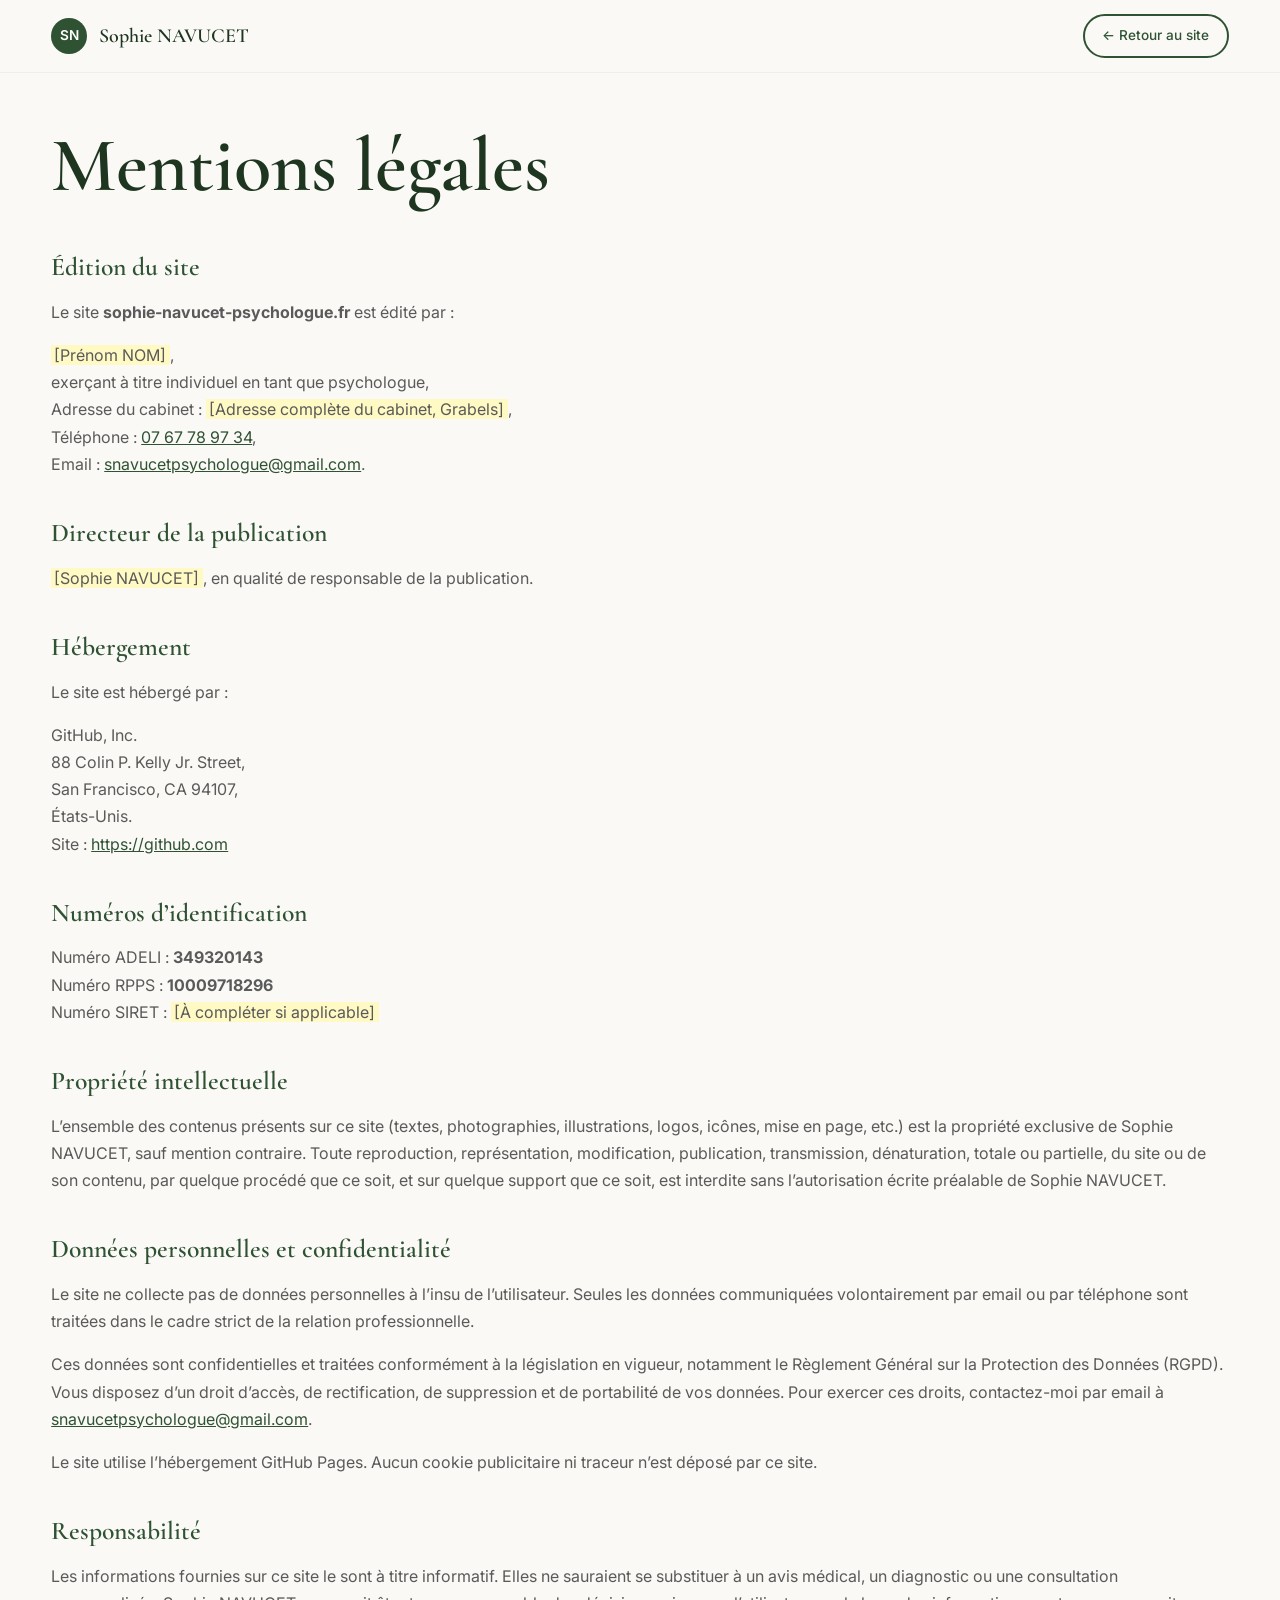
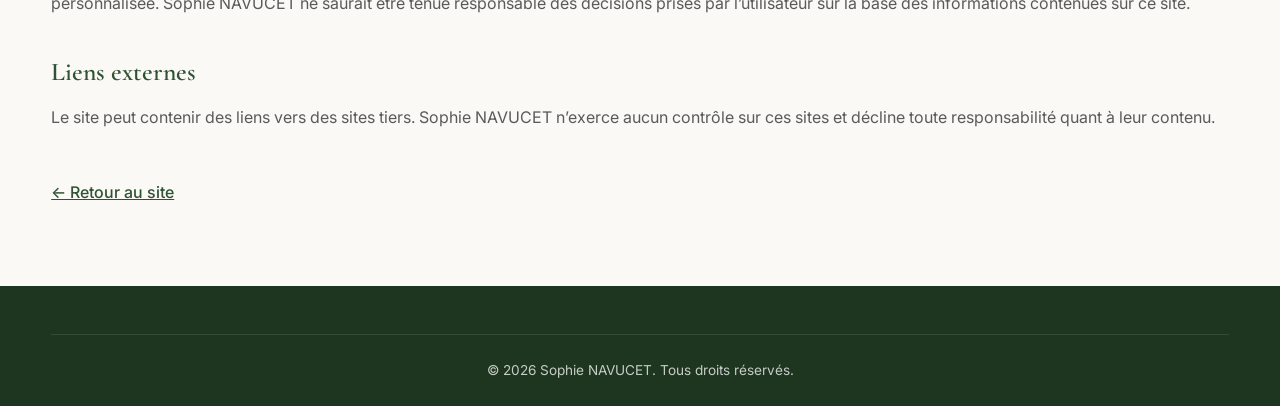
==== mentions-legales.html @ e11c33b3 "Initial commit : site vitrine Sophie NAVUCET" ====
<!DOCTYPE html>
<html lang="fr">
<head>
  <meta charset="UTF-8">
  <meta name="viewport" content="width=device-width, initial-scale=1.0">
  <title>Mentions légales – Sophie NAVUCET</title>
  <meta name="description" content="Mentions légales du site de Sophie NAVUCET, psychologue spécialisée en neuropsychologie et psychothérapeute TCC(E).">
  <link rel="icon" type="image/png" sizes="32x32" href="assets/images/favicon-32.png">
  <link rel="apple-touch-icon" sizes="180x180" href="assets/images/favicon-180.png">
  <link rel="preconnect" href="https://fonts.googleapis.com">
  <link rel="preconnect" href="https://fonts.gstatic.com" crossorigin>
  <link href="https://fonts.googleapis.com/css2?family=Cormorant+Garamond:ital,wght@0,400;0,600;1,400&family=Inter:wght@300;400;500;600&display=swap" rel="stylesheet">
  <link rel="stylesheet" href="style.css">
  <style>
    .legal-page {
      padding-top: calc(var(--header-height) + 3rem);
      padding-bottom: 4rem;
      min-height: 100svh;
    }
    .legal-page h1 {
      margin-bottom: 2rem;
    }
    .legal-page h2 {
      font-size: 1.6rem;
      margin-top: 2.5rem;
      color: var(--color-primary);
    }
    .legal-page p {
      margin-bottom: 1rem;
      color: var(--color-text-light);
    }
    .legal-page a {
      text-decoration: underline;
    }
    .legal-page .highlight {
      background: #fff9c4;
      padding: 0 0.2rem;
    }
    .legal-page .back {
      display: inline-block;
      margin-top: 2rem;
      font-weight: 500;
    }
  </style>
</head>
<body>
  <header class="site-header">
    <nav class="nav" aria-label="Navigation principale">
      <div class="nav__brand">
        <a href="index.html#accueil" class="nav__logo">
          <span class="nav__logo-mark">SN</span>
          <span class="nav__logo-text">Sophie NAVUCET</span>
        </a>
      </div>
      <a href="index.html" class="btn btn--small btn--ghost">← Retour au site</a>
    </nav>
  </header>

  <main class="legal-page">
    <div class="container">
      <h1>Mentions légales</h1>

      <h2>Édition du site</h2>
      <p>Le site <strong>sophie-navucet-psychologue.fr</strong> est édité par :</p>
      <p>
        <span class="highlight">[Prénom NOM]</span>,<br>
        exerçant à titre individuel en tant que psychologue,<br>
        Adresse du cabinet : <span class="highlight">[Adresse complète du cabinet, Grabels]</span>,<br>
        Téléphone : <a href="tel:+33767789734">07 67 78 97 34</a>,<br>
        Email : <a href="mailto:snavucetpsychologue@gmail.com">snavucetpsychologue@gmail.com</a>.
      </p>

      <h2>Directeur de la publication</h2>
      <p><span class="highlight">[Sophie NAVUCET]</span>, en qualité de responsable de la publication.</p>

      <h2>Hébergement</h2>
      <p>Le site est hébergé par :</p>
      <p>
        GitHub, Inc.<br>
        88 Colin P. Kelly Jr. Street,<br>
        San Francisco, CA 94107,<br>
        États-Unis.<br>
        Site : <a href="https://github.com" target="_blank" rel="noopener noreferrer">https://github.com</a>
      </p>

      <h2>Numéros d’identification</h2>
      <p>
        Numéro ADELI : <strong>349320143</strong><br>
        Numéro RPPS : <strong>10009718296</strong><br>
        Numéro SIRET : <span class="highlight">[À compléter si applicable]</span>
      </p>

      <h2>Propriété intellectuelle</h2>
      <p>L’ensemble des contenus présents sur ce site (textes, photographies, illustrations, logos, icônes, mise en page, etc.) est la propriété exclusive de Sophie NAVUCET, sauf mention contraire. Toute reproduction, représentation, modification, publication, transmission, dénaturation, totale ou partielle, du site ou de son contenu, par quelque procédé que ce soit, et sur quelque support que ce soit, est interdite sans l’autorisation écrite préalable de Sophie NAVUCET.</p>

      <h2>Données personnelles et confidentialité</h2>
      <p>Le site ne collecte pas de données personnelles à l’insu de l’utilisateur. Seules les données communiquées volontairement par email ou par téléphone sont traitées dans le cadre strict de la relation professionnelle.</p>
      <p>Ces données sont confidentielles et traitées conformément à la législation en vigueur, notamment le Règlement Général sur la Protection des Données (RGPD). Vous disposez d’un droit d’accès, de rectification, de suppression et de portabilité de vos données. Pour exercer ces droits, contactez-moi par email à <a href="mailto:snavucetpsychologue@gmail.com">snavucetpsychologue@gmail.com</a>.</p>
      <p>Le site utilise l’hébergement GitHub Pages. Aucun cookie publicitaire ni traceur n’est déposé par ce site.</p>

      <h2>Responsabilité</h2>
      <p>Les informations fournies sur ce site le sont à titre informatif. Elles ne sauraient se substituer à un avis médical, un diagnostic ou une consultation personnalisée. Sophie NAVUCET ne saurait être tenue responsable des décisions prises par l’utilisateur sur la base des informations contenues sur ce site.</p>

      <h2>Liens externes</h2>
      <p>Le site peut contenir des liens vers des sites tiers. Sophie NAVUCET n’exerce aucun contrôle sur ces sites et décline toute responsabilité quant à leur contenu.</p>

      <p><a href="index.html" class="back">← Retour au site</a></p>
    </div>
  </main>

  <footer class="site-footer">
    <div class="container">
      <p class="footer__copy">© <span id="year">2026</span> Sophie NAVUCET. Tous droits réservés.</p>
    </div>
  </footer>
</body>
</html>
---- style.css ----
:root {
  --color-primary: #2f5233;
  --color-primary-dark: #1e361f;
  --color-primary-light: #4a7c50;
  --color-accent: #38761d;
  --color-accent-soft: #eaf4e7;
  --color-sand: #f7f5f0;
  --color-cream: #faf9f6;
  --color-text: #2c2c2c;
  --color-text-light: #5a5a5a;
  --color-white: #ffffff;
  --color-overlay: rgba(31, 48, 34, 0.55);

  --font-display: 'Cormorant Garamond', Georgia, serif;
  --font-body: 'Inter', system-ui, -apple-system, BlinkMacSystemFont, 'Segoe UI', sans-serif;

  --radius-sm: 0.5rem;
  --radius-md: 1rem;
  --radius-lg: 1.5rem;
  --shadow-sm: 0 2px 8px rgba(0,0,0,0.06);
  --shadow-md: 0 8px 30px rgba(0,0,0,0.08);
  --shadow-lg: 0 16px 50px rgba(0,0,0,0.12);

  --header-height: 4.5rem;
  --transition: 0.25s ease;
}

* {
  box-sizing: border-box;
}

html {
  scroll-behavior: smooth;
}

body {
  margin: 0;
  font-family: var(--font-body);
  font-size: 1rem;
  line-height: 1.7;
  color: var(--color-text);
  background: var(--color-cream);
  -webkit-font-smoothing: antialiased;
}

h1, h2, h3, h4 {
  font-family: var(--font-display);
  font-weight: 600;
  line-height: 1.2;
  margin: 0 0 1rem;
  color: var(--color-primary-dark);
}

h1 {
  font-size: clamp(2.6rem, 7vw, 4.8rem);
}

h2 {
  font-size: clamp(2rem, 5vw, 3.2rem);
}

h3 {
  font-size: clamp(1.35rem, 3vw, 1.8rem);
}

p {
  margin: 0 0 1rem;
}

a {
  color: var(--color-primary);
  text-decoration: none;
  transition: color var(--transition);
}

a:hover {
  color: var(--color-accent);
}

img {
  max-width: 100%;
  height: auto;
  display: block;
}

ul, ol {
  margin: 0 0 1rem;
  padding-left: 1.25rem;
}

li {
  margin-bottom: 0.4rem;
}

.skip-link {
  position: absolute;
  top: -3rem;
  left: 1rem;
  background: var(--color-primary);
  color: var(--color-white);
  padding: 0.5rem 1rem;
  border-radius: var(--radius-sm);
  z-index: 200;
  transition: top 0.2s;
}

.skip-link:focus {
  top: 1rem;
}

.container {
  width: min(1200px, 92%);
  margin: 0 auto;
}

.section {
  padding: 5rem 0;
}

.section--alt {
  background: var(--color-sand);
}

.section__header {
  text-align: center;
  margin-bottom: 3rem;
}

.section__eyebrow {
  display: inline-block;
  text-transform: uppercase;
  letter-spacing: 0.12em;
  font-size: 0.8rem;
  font-weight: 600;
  color: var(--color-primary-light);
  margin-bottom: 0.75rem;
}

.section h2 {
  margin-bottom: 0.5rem;
}

.btn {
  display: inline-flex;
  align-items: center;
  justify-content: center;
  gap: 0.5rem;
  padding: 0.9rem 1.8rem;
  border-radius: 999px;
  font-weight: 500;
  font-size: 0.95rem;
  transition: transform var(--transition), box-shadow var(--transition), background var(--transition), color var(--transition);
  border: 2px solid transparent;
  cursor: pointer;
}

.btn:hover {
  transform: translateY(-2px);
}

.btn--primary {
  background: var(--color-primary);
  color: var(--color-white);
  box-shadow: var(--shadow-sm);
}

.btn--primary:hover {
  background: var(--color-primary-dark);
  color: var(--color-white);
  box-shadow: var(--shadow-md);
}

.btn--ghost {
  background: transparent;
  color: var(--color-primary);
  border-color: currentColor;
}

.btn--ghost:hover {
  background: var(--color-primary);
  color: var(--color-white);
  border-color: var(--color-primary);
}

.btn--small {
  padding: 0.55rem 1.1rem;
  font-size: 0.85rem;
}

/* Header */
.site-header {
  position: fixed;
  top: 0;
  left: 0;
  width: 100%;
  z-index: 100;
  background: rgba(250, 249, 246, 0.92);
  backdrop-filter: blur(12px);
  border-bottom: 1px solid rgba(0,0,0,0.04);
  transition: box-shadow var(--transition);
}

.site-header.is-scrolled {
  box-shadow: var(--shadow-sm);
}

.nav {
  display: flex;
  align-items: center;
  justify-content: space-between;
  height: var(--header-height);
  width: min(1200px, 92%);
  margin: 0 auto;
}

.nav__logo {
  display: inline-flex;
  align-items: center;
  gap: 0.75rem;
  font-family: var(--font-display);
  font-size: 1.25rem;
  font-weight: 600;
  color: var(--color-primary-dark);
}

.nav__logo-mark {
  width: 2.25rem;
  height: 2.25rem;
  display: grid;
  place-items: center;
  border-radius: 50%;
  background: var(--color-primary);
  color: var(--color-white);
  font-size: 0.85rem;
  font-family: var(--font-body);
  font-weight: 600;
}

.nav__menu {
  display: flex;
  gap: 2rem;
  list-style: none;
  padding: 0;
  margin: 0;
}

.nav__menu a {
  position: relative;
  font-size: 0.92rem;
  font-weight: 500;
  color: var(--color-text);
  padding: 0.25rem 0;
}

.nav__menu a::after {
  content: '';
  position: absolute;
  left: 0;
  bottom: 0;
  width: 0;
  height: 2px;
  background: var(--color-accent);
  transition: width var(--transition);
  border-radius: 2px;
}

.nav__menu a:hover::after,
.nav__menu a[aria-current="page"]::after {
  width: 100%;
}

.nav__toggle {
  display: none;
  flex-direction: column;
  justify-content: center;
  gap: 5px;
  width: 2.5rem;
  height: 2.5rem;
  background: transparent;
  border: none;
  cursor: pointer;
  padding: 0;
}

.nav__toggle span {
  display: block;
  width: 1.6rem;
  height: 2px;
  background: var(--color-primary-dark);
  border-radius: 2px;
  transition: transform var(--transition), opacity var(--transition);
}

.nav__toggle[aria-expanded="true"] span:nth-child(1) {
  transform: translateY(7px) rotate(45deg);
}

.nav__toggle[aria-expanded="true"] span:nth-child(2) {
  opacity: 0;
}

.nav__toggle[aria-expanded="true"] span:nth-child(3) {
  transform: translateY(-7px) rotate(-45deg);
}

/* Hero */
.hero {
  position: relative;
  min-height: 100svh;
  display: flex;
  align-items: center;
  justify-content: center;
  padding: calc(var(--header-height) + 2rem) 0 4rem;
  overflow: hidden;
}

.hero__bg,
.hero__bg img,
.contact__bg,
.contact__bg img {
  position: absolute;
  inset: 0;
  width: 100%;
  height: 100%;
  object-fit: cover;
}

.hero__overlay,
.contact__overlay {
  position: absolute;
  inset: 0;
  background: linear-gradient(135deg, rgba(250,249,246,0.92) 0%, rgba(250,249,246,0.75) 55%, rgba(250,249,246,0.4) 100%);
}

.hero__content {
  position: relative;
  z-index: 2;
  width: min(1100px, 90%);
  display: grid;
  grid-template-columns: 320px 1fr;
  gap: 4rem;
  align-items: center;
}

.hero__portrait {
  position: relative;
  border-radius: var(--radius-lg);
  overflow: hidden;
  box-shadow: var(--shadow-lg);
  transform: rotate(-2deg);
}

.hero__portrait::before {
  content: '';
  position: absolute;
  inset: -1rem;
  border: 2px solid var(--color-primary-light);
  border-radius: var(--radius-lg);
  z-index: -1;
  opacity: 0.35;
}

.hero__portrait img {
  width: 100%;
  aspect-ratio: 3/4;
  object-fit: cover;
}

.hero__subtitle {
  text-transform: uppercase;
  letter-spacing: 0.15em;
  font-size: 0.85rem;
  font-weight: 600;
  color: var(--color-primary-light);
  margin-bottom: 0.75rem;
}

.hero__tagline {
  font-family: var(--font-display);
  font-size: clamp(1.4rem, 3vw, 2rem);
  color: var(--color-primary);
  margin-bottom: 1.5rem;
  line-height: 1.3;
}

.hero__intro {
  font-size: 1.05rem;
  color: var(--color-text-light);
  max-width: 55ch;
  margin-bottom: 2rem;
}

.hero__intro p {
  display: none;
}

.hero__intro p:first-of-type {
  display: block;
}

.hero__actions {
  display: flex;
  flex-wrap: wrap;
  gap: 1rem;
}

.scroll-indicator {
  position: absolute;
  bottom: 2rem;
  left: 50%;
  transform: translateX(-50%);
  width: 1.6rem;
  height: 2.4rem;
  border: 2px solid var(--color-primary);
  border-radius: 999px;
  display: grid;
  place-items: start center;
  padding-top: 0.45rem;
  opacity: 0.6;
}

.scroll-indicator span {
  display: block;
  width: 4px;
  height: 8px;
  background: var(--color-primary);
  border-radius: 999px;
  animation: scrollBounce 1.8s infinite;
}

@keyframes scrollBounce {
  0%, 100% { transform: translateY(0); opacity: 1; }
  50% { transform: translateY(6px); opacity: 0.4; }
}

/* Content blocks generated from markdown */
.intro-card {
  max-width: 800px;
  margin: 0 auto;
  background: var(--color-white);
  padding: 2.5rem;
  border-radius: var(--radius-md);
  box-shadow: var(--shadow-md);
  border-left: 5px solid var(--color-accent);
  font-size: 1.05rem;
}

.about {
  display: grid;
  grid-template-columns: 1fr 2fr;
  gap: 4rem;
  align-items: start;
}

.about__image {
  position: sticky;
  top: calc(var(--header-height) + 2rem);
  border-radius: var(--radius-md);
  overflow: hidden;
  box-shadow: var(--shadow-md);
}

.about__image img {
  width: 100%;
  aspect-ratio: 4/5;
  object-fit: cover;
}

.about__content h3 {
  margin-top: 2rem;
  color: var(--color-primary);
}

.about__content h3:first-child {
  margin-top: 0;
}

/* Cards */
.cards {
  display: grid;
  grid-template-columns: repeat(auto-fit, minmax(300px, 1fr));
  gap: 1.5rem;
}

.card {
  background: var(--color-white);
  border-radius: var(--radius-md);
  padding: 2rem;
  box-shadow: var(--shadow-sm);
  border: 1px solid rgba(0,0,0,0.04);
  transition: transform var(--transition), box-shadow var(--transition);
}

.card:hover {
  transform: translateY(-4px);
  box-shadow: var(--shadow-md);
}

.card h3 {
  color: var(--color-primary);
  margin-bottom: 0.75rem;
  font-size: 1.35rem;
}

.card p,
.card ul,
.card ol {
  color: var(--color-text-light);
  font-size: 0.95rem;
  margin-bottom: 0.75rem;
}

.card ul,
.card ol {
  padding-left: 1.1rem;
}

/* Accordion */
.accordion {
  display: flex;
  flex-direction: column;
  gap: 0.75rem;
  max-width: 900px;
  margin: 0 auto;
}

.accordion__item {
  background: var(--color-white);
  border-radius: var(--radius-sm);
  box-shadow: var(--shadow-sm);
  border: 1px solid rgba(0,0,0,0.04);
  overflow: hidden;
}

.accordion__trigger {
  width: 100%;
  display: flex;
  justify-content: space-between;
  align-items: center;
  padding: 1.25rem 1.5rem;
  background: transparent;
  border: none;
  font-family: var(--font-display);
  font-size: 1.25rem;
  font-weight: 600;
  color: var(--color-primary-dark);
  text-align: left;
  cursor: pointer;
}

.accordion__trigger::after {
  content: '+';
  font-family: var(--font-body);
  font-size: 1.5rem;
  font-weight: 300;
  color: var(--color-accent);
  transition: transform var(--transition);
}

.accordion__item.is-open .accordion__trigger::after {
  transform: rotate(45deg);
}

.accordion__panel {
  max-height: 0;
  overflow: hidden;
  transition: max-height 0.35s ease, padding 0.35s ease;
}

.accordion__item.is-open .accordion__panel {
  max-height: 2000px;
  padding: 0 1.5rem 1.5rem;
}

.accordion__panel h4 {
  font-size: 1.1rem;
  color: var(--color-primary);
  margin-top: 1.25rem;
  margin-bottom: 0.5rem;
}

.accordion__panel h4:first-child {
  margin-top: 0;
}

.accordion__panel ol {
  padding-left: 1.25rem;
}

/* Pricing */
.pricing {
  display: grid;
  grid-template-columns: repeat(auto-fit, minmax(300px, 1fr));
  gap: 1.5rem;
}

.price-card {
  background: var(--color-white);
  border-radius: var(--radius-md);
  padding: 2rem;
  box-shadow: var(--shadow-sm);
  border-top: 4px solid var(--color-accent);
}

.price-card h3 {
  color: var(--color-primary);
  margin-bottom: 0.5rem;
}

.price-card .price {
  font-family: var(--font-display);
  font-size: 2rem;
  font-weight: 600;
  color: var(--color-accent);
  margin-bottom: 1rem;
}

.price-card p,
.price-card ul,
.price-card ol {
  color: var(--color-text-light);
  font-size: 0.95rem;
}

.price-card ul,
.price-card ol {
  padding-left: 1.1rem;
}

.price-card strong {
  color: var(--color-primary-dark);
}

/* Contact */
.section--contact {
  position: relative;
  color: var(--color-white);
  padding: 6rem 0;
}

.section--contact h2,
.section--contact .section__eyebrow {
  color: var(--color-white);
}

.contact__bg,
.contact__overlay {
  position: absolute;
  inset: 0;
}

.contact__overlay {
  background: linear-gradient(135deg, rgba(31, 48, 34, 0.82) 0%, rgba(31, 48, 34, 0.65) 100%);
}

.contact__grid {
  position: relative;
  z-index: 2;
  display: grid;
  grid-template-columns: repeat(auto-fit, minmax(260px, 1fr));
  gap: 1.5rem;
}

.contact__box {
  background: rgba(255,255,255,0.1);
  backdrop-filter: blur(10px);
  border: 1px solid rgba(255,255,255,0.15);
  border-radius: var(--radius-md);
  padding: 1.75rem;
}

.contact__box h3 {
  color: var(--color-white);
  font-size: 1.25rem;
  margin-bottom: 1rem;
}

.contact__box p,
.contact__box ul,
.contact__box ol {
  color: rgba(255,255,255,0.9);
  font-size: 0.95rem;
}

.contact__box a {
  color: var(--color-white);
  font-weight: 500;
  text-decoration: underline;
  text-underline-offset: 3px;
}

.contact__box a:hover {
  color: #d4e8cf;
}

.contact__box strong {
  color: var(--color-white);
}

/* Resources */
.resources {
  display: grid;
  grid-template-columns: repeat(auto-fit, minmax(260px, 1fr));
  gap: 2rem;
}

.resource-group {
  background: var(--color-white);
  border-radius: var(--radius-md);
  padding: 1.75rem;
  box-shadow: var(--shadow-sm);
}

.resource-group h3 {
  color: var(--color-primary);
  font-size: 1.25rem;
  margin-bottom: 1rem;
  padding-bottom: 0.5rem;
  border-bottom: 2px solid var(--color-accent-soft);
}

.resource-group h4 {
  font-size: 1rem;
  color: var(--color-primary-light);
  margin-top: 1.25rem;
  margin-bottom: 0.5rem;
}

.resource-group ul,
.resource-group ol {
  padding-left: 1rem;
  font-size: 0.95rem;
  color: var(--color-text-light);
}

.resource-group a {
  word-break: break-word;
}

/* Footer */
.site-footer {
  background: var(--color-primary-dark);
  color: rgba(255,255,255,0.75);
  padding: 3rem 0 1.5rem;
  font-size: 0.95rem;
}

.footer__content {
  display: flex;
  justify-content: space-between;
  align-items: flex-start;
  flex-wrap: wrap;
  gap: 1.5rem;
  margin-bottom: 2rem;
}

.footer__name {
  display: block;
  font-family: var(--font-display);
  font-size: 1.5rem;
  color: var(--color-white);
  margin-bottom: 0.25rem;
}

.footer__title {
  color: rgba(255,255,255,0.7);
  margin: 0;
}

.footer__links a {
  color: rgba(255,255,255,0.8);
}

.footer__links a:hover {
  color: var(--color-white);
}

.footer__copy {
  text-align: center;
  padding-top: 1.5rem;
  border-top: 1px solid rgba(255,255,255,0.1);
  margin: 0;
  font-size: 0.85rem;
}

/* Back to top */
.back-to-top {
  position: fixed;
  bottom: 1.5rem;
  right: 1.5rem;
  width: 3rem;
  height: 3rem;
  border-radius: 50%;
  background: var(--color-primary);
  color: var(--color-white);
  border: none;
  box-shadow: var(--shadow-md);
  cursor: pointer;
  display: grid;
  place-items: center;
  z-index: 90;
  transition: opacity var(--transition), transform var(--transition), background var(--transition);
}

.back-to-top:hover {
  background: var(--color-primary-dark);
  transform: translateY(-3px);
}

.back-to-top[hidden] {
  display: none;
}

/* Reveal animation */
.reveal {
  opacity: 0;
  transform: translateY(24px);
  transition: opacity 0.6s ease, transform 0.6s ease;
}

.reveal.is-visible {
  opacity: 1;
  transform: translateY(0);
}

/* Responsive */
@media (max-width: 900px) {
  .hero__content {
    grid-template-columns: 1fr;
    text-align: center;
    gap: 2.5rem;
  }

  .hero__portrait {
    max-width: 280px;
    margin: 0 auto;
  }

  .hero__intro {
    margin-left: auto;
    margin-right: auto;
  }

  .hero__actions {
    justify-content: center;
  }

  .about {
    grid-template-columns: 1fr;
    gap: 2rem;
  }

  .about__image {
    position: relative;
    top: 0;
    max-width: 400px;
    margin: 0 auto;
  }
}

@media (max-width: 768px) {
  .nav__toggle {
    display: flex;
  }

  .nav__menu {
    position: fixed;
    top: var(--header-height);
    left: 0;
    width: 100%;
    flex-direction: column;
    align-items: center;
    gap: 0;
    background: var(--color-cream);
    padding: 1rem 0;
    box-shadow: var(--shadow-md);
    transform: translateY(-120%);
    opacity: 0;
    pointer-events: none;
    transition: transform 0.35s ease, opacity 0.35s ease;
  }

  .nav__menu.is-open {
    transform: translateY(0);
    opacity: 1;
    pointer-events: auto;
  }

  .nav__menu li {
    width: 100%;
    text-align: center;
  }

  .nav__menu a {
    display: block;
    padding: 0.9rem 1rem;
  }

  .nav__cta {
    display: none;
  }

  .section {
    padding: 3.5rem 0;
  }

  .intro-card {
    padding: 1.75rem;
  }

  .cards,
  .pricing,
  .resources,
  .contact__grid {
    grid-template-columns: 1fr;
  }
}

@media (prefers-reduced-motion: reduce) {
  *, *::before, *::after {
    animation-duration: 0.01ms !important;
    animation-iteration-count: 1 !important;
    transition-duration: 0.01ms !important;
    scroll-behavior: auto !important;
  }

  .reveal {
    opacity: 1;
    transform: none;
  }
}
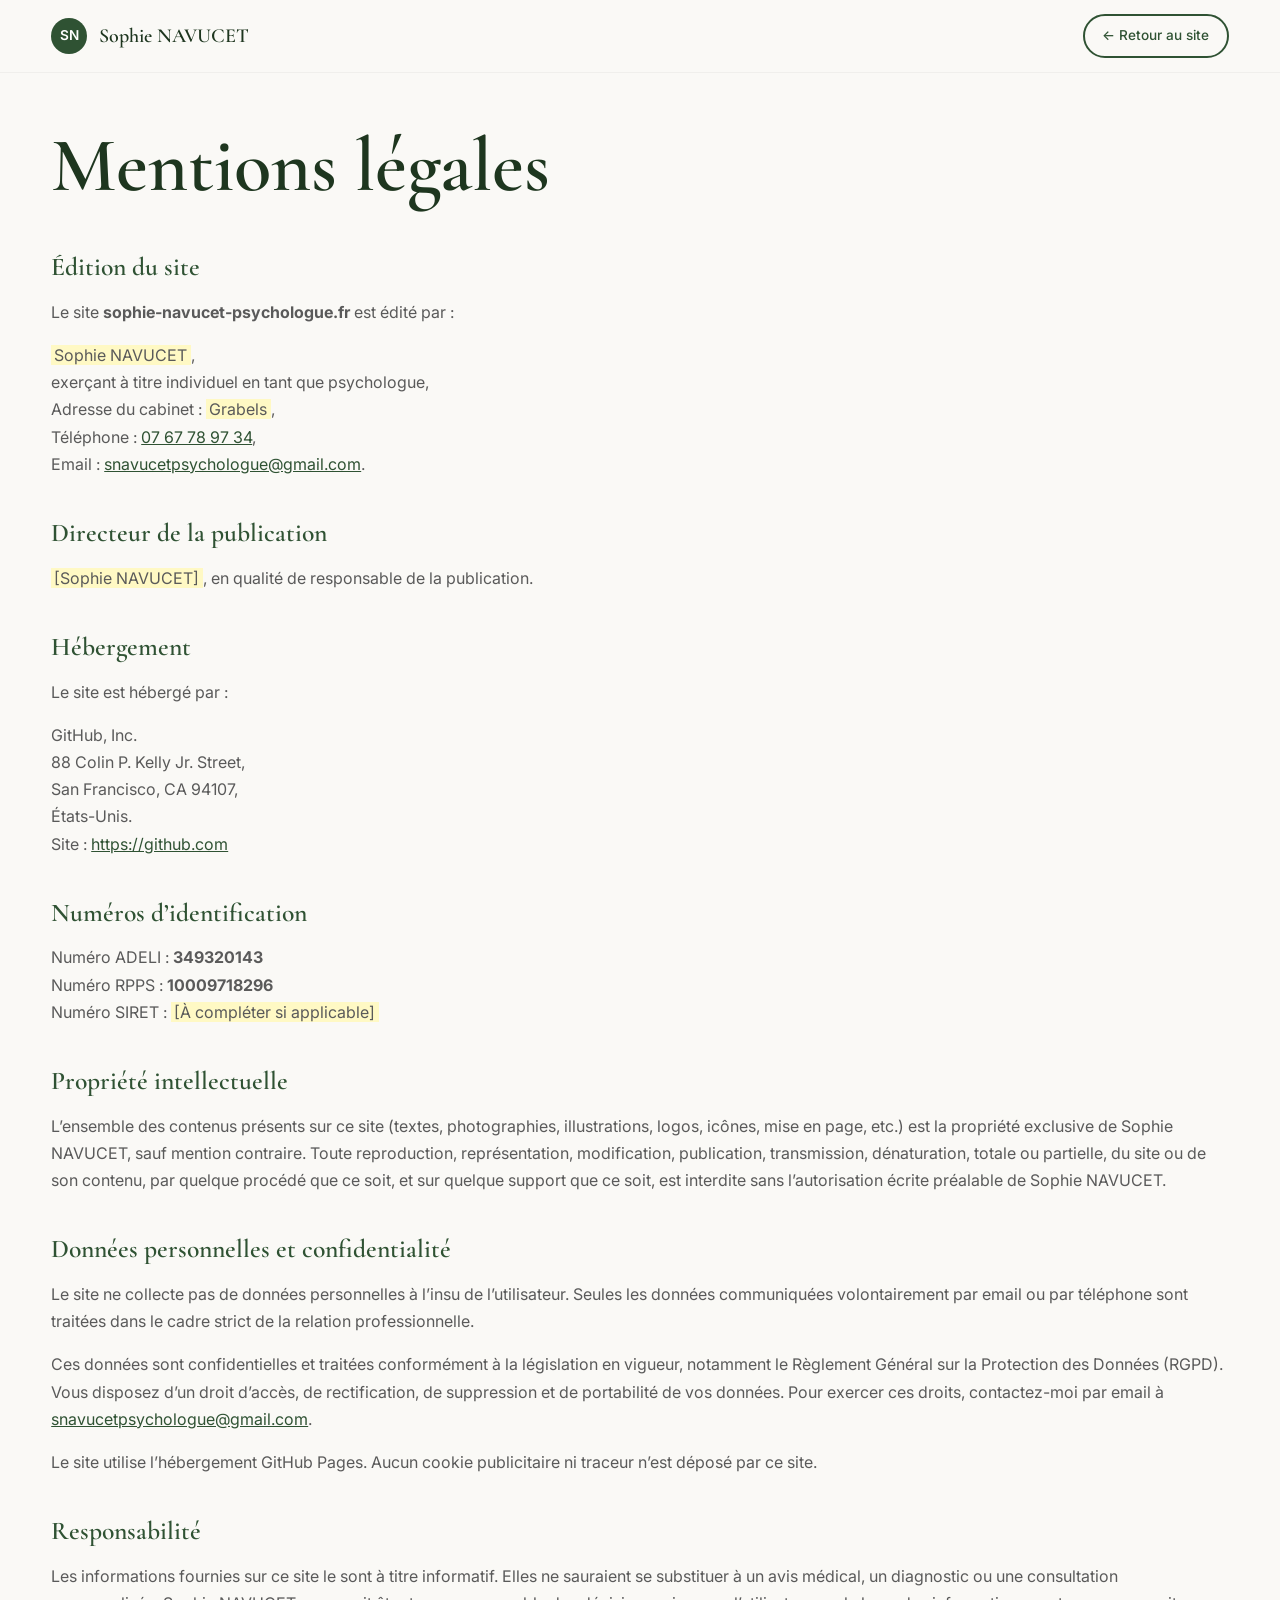
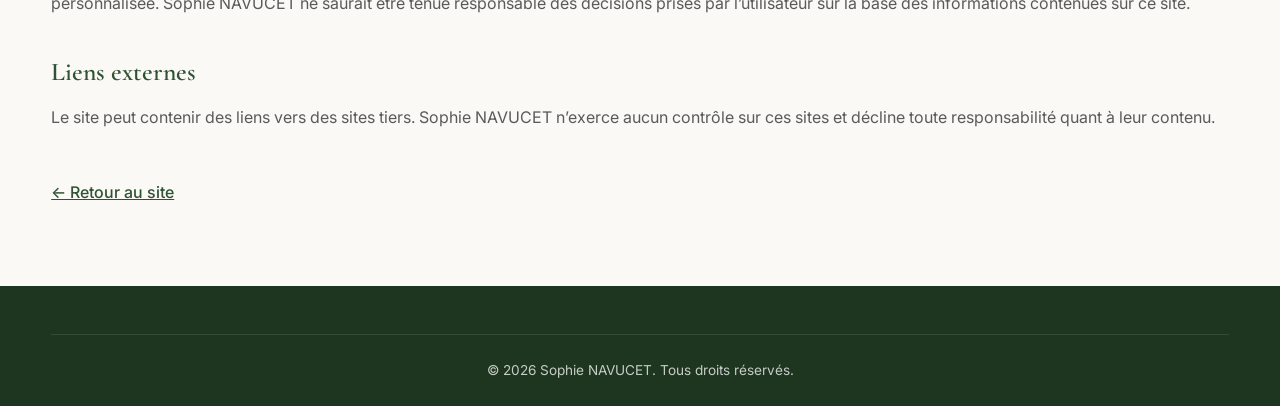
==== commit d04f5da3: "Update mentions-legales.html" ====
--- a/mentions-legales.html
+++ b/mentions-legales.html
@@ -1,117 +1,194 @@
-<!DOCTYPE html>
+<!doctype html>
 <html lang="fr">
-<head>
-  <meta charset="UTF-8">
-  <meta name="viewport" content="width=device-width, initial-scale=1.0">
-  <title>Mentions légales – Sophie NAVUCET</title>
-  <meta name="description" content="Mentions légales du site de Sophie NAVUCET, psychologue spécialisée en neuropsychologie et psychothérapeute TCC(E).">
-  <link rel="icon" type="image/png" sizes="32x32" href="assets/images/favicon-32.png">
-  <link rel="apple-touch-icon" sizes="180x180" href="assets/images/favicon-180.png">
-  <link rel="preconnect" href="https://fonts.googleapis.com">
-  <link rel="preconnect" href="https://fonts.gstatic.com" crossorigin>
-  <link href="https://fonts.googleapis.com/css2?family=Cormorant+Garamond:ital,wght@0,400;0,600;1,400&family=Inter:wght@300;400;500;600&display=swap" rel="stylesheet">
-  <link rel="stylesheet" href="style.css">
-  <style>
-    .legal-page {
-      padding-top: calc(var(--header-height) + 3rem);
-      padding-bottom: 4rem;
-      min-height: 100svh;
-    }
-    .legal-page h1 {
-      margin-bottom: 2rem;
-    }
-    .legal-page h2 {
-      font-size: 1.6rem;
-      margin-top: 2.5rem;
-      color: var(--color-primary);
-    }
-    .legal-page p {
-      margin-bottom: 1rem;
-      color: var(--color-text-light);
-    }
-    .legal-page a {
-      text-decoration: underline;
-    }
-    .legal-page .highlight {
-      background: #fff9c4;
-      padding: 0 0.2rem;
-    }
-    .legal-page .back {
-      display: inline-block;
-      margin-top: 2rem;
-      font-weight: 500;
-    }
-  </style>
-</head>
-<body>
-  <header class="site-header">
-    <nav class="nav" aria-label="Navigation principale">
-      <div class="nav__brand">
-        <a href="index.html#accueil" class="nav__logo">
-          <span class="nav__logo-mark">SN</span>
-          <span class="nav__logo-text">Sophie NAVUCET</span>
-        </a>
-      </div>
-      <a href="index.html" class="btn btn--small btn--ghost">← Retour au site</a>
-    </nav>
-  </header>
+	<head>
+		<meta charset="UTF-8" />
+		<meta name="viewport" content="width=device-width, initial-scale=1.0" />
+		<title>Mentions légales – Sophie NAVUCET</title>
+		<meta
+			name="description"
+			content="Mentions légales du site de Sophie NAVUCET, psychologue spécialisée en neuropsychologie et psychothérapeute TCC(E)."
+		/>
+		<link
+			rel="icon"
+			type="image/png"
+			sizes="32x32"
+			href="assets/images/favicon-32.png"
+		/>
+		<link
+			rel="apple-touch-icon"
+			sizes="180x180"
+			href="assets/images/favicon-180.png"
+		/>
+		<link rel="preconnect" href="https://fonts.googleapis.com" />
+		<link rel="preconnect" href="https://fonts.gstatic.com" crossorigin />
+		<link
+			href="https://fonts.googleapis.com/css2?family=Cormorant+Garamond:ital,wght@0,400;0,600;1,400&family=Inter:wght@300;400;500;600&display=swap"
+			rel="stylesheet"
+		/>
+		<link rel="stylesheet" href="style.css" />
+		<style>
+			.legal-page {
+				padding-top: calc(var(--header-height) + 3rem);
+				padding-bottom: 4rem;
+				min-height: 100svh;
+			}
+			.legal-page h1 {
+				margin-bottom: 2rem;
+			}
+			.legal-page h2 {
+				font-size: 1.6rem;
+				margin-top: 2.5rem;
+				color: var(--color-primary);
+			}
+			.legal-page p {
+				margin-bottom: 1rem;
+				color: var(--color-text-light);
+			}
+			.legal-page a {
+				text-decoration: underline;
+			}
+			.legal-page .highlight {
+				background: #fff9c4;
+				padding: 0 0.2rem;
+			}
+			.legal-page .back {
+				display: inline-block;
+				margin-top: 2rem;
+				font-weight: 500;
+			}
+		</style>
+	</head>
+	<body>
+		<header class="site-header">
+			<nav class="nav" aria-label="Navigation principale">
+				<div class="nav__brand">
+					<a href="index.html#accueil" class="nav__logo">
+						<span class="nav__logo-mark">SN</span>
+						<span class="nav__logo-text">Sophie NAVUCET</span>
+					</a>
+				</div>
+				<a href="index.html" class="btn btn--small btn--ghost"
+					>← Retour au site</a
+				>
+			</nav>
+		</header>
 
-  <main class="legal-page">
-    <div class="container">
-      <h1>Mentions légales</h1>
+		<main class="legal-page">
+			<div class="container">
+				<h1>Mentions légales</h1>
 
-      <h2>Édition du site</h2>
-      <p>Le site <strong>sophie-navucet-psychologue.fr</strong> est édité par :</p>
-      <p>
-        <span class="highlight">[Prénom NOM]</span>,<br>
-        exerçant à titre individuel en tant que psychologue,<br>
-        Adresse du cabinet : <span class="highlight">[Adresse complète du cabinet, Grabels]</span>,<br>
-        Téléphone : <a href="tel:+33767789734">07 67 78 97 34</a>,<br>
-        Email : <a href="mailto:snavucetpsychologue@gmail.com">snavucetpsychologue@gmail.com</a>.
-      </p>
+				<h2>Édition du site</h2>
+				<p>
+					Le site <strong>sophie-navucet-psychologue.fr</strong> est
+					édité par :
+				</p>
+				<p>
+					<span class="highlight">Sophie NAVUCET</span>,<br />
+					exerçant à titre individuel en tant que psychologue,<br />
+					Adresse du cabinet :
+					<span class="highlight">Grabels</span>,<br />
+					Téléphone :
+					<a href="tel:+33767789734">07 67 78 97 34</a>,<br />
+					Email :
+					<a href="mailto:snavucetpsychologue@gmail.com"
+						>snavucetpsychologue@gmail.com</a
+					>.
+				</p>
 
-      <h2>Directeur de la publication</h2>
-      <p><span class="highlight">[Sophie NAVUCET]</span>, en qualité de responsable de la publication.</p>
+				<h2>Directeur de la publication</h2>
+				<p>
+					<span class="highlight">[Sophie NAVUCET]</span>, en qualité
+					de responsable de la publication.
+				</p>
 
-      <h2>Hébergement</h2>
-      <p>Le site est hébergé par :</p>
-      <p>
-        GitHub, Inc.<br>
-        88 Colin P. Kelly Jr. Street,<br>
-        San Francisco, CA 94107,<br>
-        États-Unis.<br>
-        Site : <a href="https://github.com" target="_blank" rel="noopener noreferrer">https://github.com</a>
-      </p>
+				<h2>Hébergement</h2>
+				<p>Le site est hébergé par :</p>
+				<p>
+					GitHub, Inc.<br />
+					88 Colin P. Kelly Jr. Street,<br />
+					San Francisco, CA 94107,<br />
+					États-Unis.<br />
+					Site :
+					<a
+						href="https://github.com"
+						target="_blank"
+						rel="noopener noreferrer"
+						>https://github.com</a
+					>
+				</p>
 
-      <h2>Numéros d’identification</h2>
-      <p>
-        Numéro ADELI : <strong>349320143</strong><br>
-        Numéro RPPS : <strong>10009718296</strong><br>
-        Numéro SIRET : <span class="highlight">[À compléter si applicable]</span>
-      </p>
+				<h2>Numéros d’identification</h2>
+				<p>
+					Numéro ADELI : <strong>349320143</strong><br />
+					Numéro RPPS : <strong>10009718296</strong><br />
+					Numéro SIRET :
+					<span class="highlight">[À compléter si applicable]</span>
+				</p>
 
-      <h2>Propriété intellectuelle</h2>
-      <p>L’ensemble des contenus présents sur ce site (textes, photographies, illustrations, logos, icônes, mise en page, etc.) est la propriété exclusive de Sophie NAVUCET, sauf mention contraire. Toute reproduction, représentation, modification, publication, transmission, dénaturation, totale ou partielle, du site ou de son contenu, par quelque procédé que ce soit, et sur quelque support que ce soit, est interdite sans l’autorisation écrite préalable de Sophie NAVUCET.</p>
+				<h2>Propriété intellectuelle</h2>
+				<p>
+					L’ensemble des contenus présents sur ce site (textes,
+					photographies, illustrations, logos, icônes, mise en page,
+					etc.) est la propriété exclusive de Sophie NAVUCET, sauf
+					mention contraire. Toute reproduction, représentation,
+					modification, publication, transmission, dénaturation,
+					totale ou partielle, du site ou de son contenu, par quelque
+					procédé que ce soit, et sur quelque support que ce soit, est
+					interdite sans l’autorisation écrite préalable de Sophie
+					NAVUCET.
+				</p>
 
-      <h2>Données personnelles et confidentialité</h2>
-      <p>Le site ne collecte pas de données personnelles à l’insu de l’utilisateur. Seules les données communiquées volontairement par email ou par téléphone sont traitées dans le cadre strict de la relation professionnelle.</p>
-      <p>Ces données sont confidentielles et traitées conformément à la législation en vigueur, notamment le Règlement Général sur la Protection des Données (RGPD). Vous disposez d’un droit d’accès, de rectification, de suppression et de portabilité de vos données. Pour exercer ces droits, contactez-moi par email à <a href="mailto:snavucetpsychologue@gmail.com">snavucetpsychologue@gmail.com</a>.</p>
-      <p>Le site utilise l’hébergement GitHub Pages. Aucun cookie publicitaire ni traceur n’est déposé par ce site.</p>
+				<h2>Données personnelles et confidentialité</h2>
+				<p>
+					Le site ne collecte pas de données personnelles à l’insu de
+					l’utilisateur. Seules les données communiquées
+					volontairement par email ou par téléphone sont traitées dans
+					le cadre strict de la relation professionnelle.
+				</p>
+				<p>
+					Ces données sont confidentielles et traitées conformément à
+					la législation en vigueur, notamment le Règlement Général
+					sur la Protection des Données (RGPD). Vous disposez d’un
+					droit d’accès, de rectification, de suppression et de
+					portabilité de vos données. Pour exercer ces droits,
+					contactez-moi par email à
+					<a href="mailto:snavucetpsychologue@gmail.com"
+						>snavucetpsychologue@gmail.com</a
+					>.
+				</p>
+				<p>
+					Le site utilise l’hébergement GitHub Pages. Aucun cookie
+					publicitaire ni traceur n’est déposé par ce site.
+				</p>
 
-      <h2>Responsabilité</h2>
-      <p>Les informations fournies sur ce site le sont à titre informatif. Elles ne sauraient se substituer à un avis médical, un diagnostic ou une consultation personnalisée. Sophie NAVUCET ne saurait être tenue responsable des décisions prises par l’utilisateur sur la base des informations contenues sur ce site.</p>
+				<h2>Responsabilité</h2>
+				<p>
+					Les informations fournies sur ce site le sont à titre
+					informatif. Elles ne sauraient se substituer à un avis
+					médical, un diagnostic ou une consultation personnalisée.
+					Sophie NAVUCET ne saurait être tenue responsable des
+					décisions prises par l’utilisateur sur la base des
+					informations contenues sur ce site.
+				</p>
 
-      <h2>Liens externes</h2>
-      <p>Le site peut contenir des liens vers des sites tiers. Sophie NAVUCET n’exerce aucun contrôle sur ces sites et décline toute responsabilité quant à leur contenu.</p>
+				<h2>Liens externes</h2>
+				<p>
+					Le site peut contenir des liens vers des sites tiers. Sophie
+					NAVUCET n’exerce aucun contrôle sur ces sites et décline
+					toute responsabilité quant à leur contenu.
+				</p>
 
-      <p><a href="index.html" class="back">← Retour au site</a></p>
-    </div>
-  </main>
+				<p><a href="index.html" class="back">← Retour au site</a></p>
+			</div>
+		</main>
 
-  <footer class="site-footer">
-    <div class="container">
-      <p class="footer__copy">© <span id="year">2026</span> Sophie NAVUCET. Tous droits réservés.</p>
-    </div>
-  </footer>
-</body>
+		<footer class="site-footer">
+			<div class="container">
+				<p class="footer__copy">
+					© <span id="year">2026</span> Sophie NAVUCET. Tous droits
+					réservés.
+				</p>
+			</div>
+		</footer>
+	</body>
 </html>
--- a/style.css
+++ b/style.css
@@ -306,11 +306,11 @@
 /* Hero */
 .hero {
   position: relative;
-  min-height: 100svh;
+  min-height: auto;
   display: flex;
   align-items: center;
   justify-content: center;
-  padding: calc(var(--header-height) + 2rem) 0 4rem;
+  padding: 3rem 0 3rem;
   overflow: hidden;
 }
 
@@ -433,6 +433,81 @@
   50% { transform: translateY(6px); opacity: 0.4; }
 }
 
+/* Info banner */
+.info-banner {
+  background: linear-gradient(135deg, #fdf2f2 0%, #f8e8e8 100%);
+  padding: 2.5rem 0;
+  padding-top: calc(var(--header-height) + 1.5rem);
+  border-top: 1px solid rgba(47, 82, 51, 0.08);
+  border-bottom: 1px solid rgba(47, 82, 51, 0.08);
+}
+
+.info-banner__inner {
+  width: min(1100px, 92%);
+  margin: 0 auto;
+  display: flex;
+  align-items: center;
+  justify-content: center;
+  gap: 2.5rem;
+  text-align: center;
+}
+
+.info-banner__side {
+  color: rgba(47, 82, 51, 0.18);
+  flex-shrink: 0;
+}
+
+.info-banner__side--psi {
+  font-family: var(--font-display);
+  font-size: clamp(4rem, 10vw, 7rem);
+  line-height: 1;
+  font-weight: 400;
+  color: rgba(47, 82, 51, 0.15);
+}
+
+.info-banner__content {
+  display: flex;
+  flex-direction: column;
+  align-items: center;
+  gap: 0.35rem;
+}
+
+.info-banner__subtitle {
+  font-size: 0.9rem;
+  text-transform: uppercase;
+  letter-spacing: 0.12em;
+  color: var(--color-primary-light);
+  margin: 0;
+}
+
+.info-banner__name {
+  font-family: var(--font-display);
+  font-size: clamp(2.2rem, 6vw, 3.5rem);
+  font-weight: 600;
+  color: var(--color-primary-dark);
+  margin: 0;
+  line-height: 1.1;
+}
+
+.info-banner__title {
+  font-family: var(--font-display);
+  font-size: clamp(1.2rem, 3vw, 1.7rem);
+  font-weight: 500;
+  color: var(--color-primary);
+  margin: 0.5rem 0 0;
+  line-height: 1.3;
+}
+
+@media (max-width: 768px) {
+  .info-banner__side {
+    display: none;
+  }
+  .info-banner__inner {
+    padding: 0 1rem;
+    gap: 0;
+  }
+}
+
 /* Content blocks generated from markdown */
 .intro-card {
   max-width: 800px;
@@ -467,52 +542,146 @@
 }
 
 .about__content h3 {
-  margin-top: 2rem;
+  margin-top: 2.5rem;
+  margin-bottom: 1rem;
   color: var(--color-primary);
+  font-size: 1.5rem;
+  position: relative;
+  padding-bottom: 0.5rem;
+}
+
+.about__content h3::after {
+  content: '';
+  position: absolute;
+  left: 0;
+  bottom: 0;
+  width: 3rem;
+  height: 3px;
+  background: var(--color-accent);
+  border-radius: 2px;
 }
 
 .about__content h3:first-child {
   margin-top: 0;
 }
 
-/* Cards */
+.about__content h4 {
+  color: var(--color-primary-light);
+  font-size: 1.15rem;
+  margin-top: 1.5rem;
+  margin-bottom: 0.5rem;
+}
+
+.about__content ul,
+.about__content ol {
+  color: var(--color-text-light);
+  padding-left: 1.25rem;
+}
+
+.about__content li {
+  margin-bottom: 0.6rem;
+}
+
+.about__content p {
+  color: var(--color-text);
+}
+
+/* Cards - Activités */
 .cards {
-  display: grid;
-  grid-template-columns: repeat(auto-fit, minmax(300px, 1fr));
-  gap: 1.5rem;
+  display: flex;
+  flex-direction: column;
+  gap: 2.5rem;
 }
 
 .card {
   background: var(--color-white);
   border-radius: var(--radius-md);
-  padding: 2rem;
+  padding: 2.5rem;
   box-shadow: var(--shadow-sm);
   border: 1px solid rgba(0,0,0,0.04);
   transition: transform var(--transition), box-shadow var(--transition);
 }
 
 .card:hover {
-  transform: translateY(-4px);
+  transform: translateY(-3px);
   box-shadow: var(--shadow-md);
 }
 
 .card h3 {
   color: var(--color-primary);
-  margin-bottom: 0.75rem;
-  font-size: 1.35rem;
+  margin-bottom: 1.25rem;
+  font-size: clamp(1.5rem, 3vw, 2rem);
+  position: relative;
+  padding-bottom: 0.75rem;
+}
+
+.card h3::after {
+  content: '';
+  position: absolute;
+  left: 0;
+  bottom: 0;
+  width: 4rem;
+  height: 4px;
+  background: var(--color-accent);
+  border-radius: 2px;
 }
 
 .card p,
 .card ul,
 .card ol {
   color: var(--color-text-light);
-  font-size: 0.95rem;
-  margin-bottom: 0.75rem;
+  font-size: 1rem;
+  margin-bottom: 1rem;
+  line-height: 1.7;
 }
 
 .card ul,
-.card ol {
-  padding-left: 1.1rem;
+.card ol,
+.accordion__panel ul,
+.accordion__panel ol,
+.price-card ul,
+.price-card ol,
+.contact__box ul,
+.contact__box ol,
+.about__content ul,
+.about__content ol,
+.resource-group ul,
+.resource-group ol {
+  padding-left: 1.5rem;
+  margin-bottom: 1rem;
+  color: var(--color-text-light);
+}
+
+.card li,
+.accordion__panel li,
+.price-card li,
+.contact__box li,
+.about__content li,
+.resource-group li {
+  margin-bottom: 0.6rem;
+  line-height: 1.6;
+}
+
+.card ul,
+.accordion__panel ul,
+.price-card ul,
+.contact__box ul,
+.about__content ul,
+.resource-group ul {
+  list-style-type: disc;
+}
+
+.card ol,
+.accordion__panel ol,
+.price-card ol,
+.contact__box ol,
+.about__content ol,
+.resource-group ol {
+  list-style-type: decimal;
+}
+
+.card strong {
+  color: var(--color-primary-dark);
 }
 
 /* Accordion */
@@ -589,42 +758,51 @@
 
 /* Pricing */
 .pricing {
-  display: grid;
-  grid-template-columns: repeat(auto-fit, minmax(300px, 1fr));
-  gap: 1.5rem;
+  display: flex;
+  flex-direction: column;
+  gap: 2rem;
+  max-width: 900px;
+  margin: 0 auto;
 }
 
 .price-card {
   background: var(--color-white);
   border-radius: var(--radius-md);
-  padding: 2rem;
+  padding: 2.5rem;
   box-shadow: var(--shadow-sm);
   border-top: 4px solid var(--color-accent);
 }
 
 .price-card h3 {
   color: var(--color-primary);
-  margin-bottom: 0.5rem;
+  margin-bottom: 0.75rem;
+  font-size: clamp(1.5rem, 3vw, 2rem);
 }
 
 .price-card .price {
   font-family: var(--font-display);
-  font-size: 2rem;
+  font-size: 2.2rem;
   font-weight: 600;
   color: var(--color-accent);
-  margin-bottom: 1rem;
+  margin-bottom: 1.25rem;
 }
 
 .price-card p,
 .price-card ul,
 .price-card ol {
   color: var(--color-text-light);
-  font-size: 0.95rem;
+  font-size: 1rem;
+  line-height: 1.7;
+  margin-bottom: 1rem;
 }
 
 .price-card ul,
 .price-card ol {
-  padding-left: 1.1rem;
+  padding-left: 1.25rem;
+}
+
+.price-card li {
+  margin-bottom: 0.5rem;
 }
 
 .price-card strong {
@@ -656,9 +834,11 @@
 .contact__grid {
   position: relative;
   z-index: 2;
-  display: grid;
-  grid-template-columns: repeat(auto-fit, minmax(260px, 1fr));
-  gap: 1.5rem;
+  display: flex;
+  flex-direction: column;
+  gap: 1.75rem;
+  max-width: 900px;
+  margin: 0 auto;
 }
 
 .contact__box {
@@ -666,20 +846,31 @@
   backdrop-filter: blur(10px);
   border: 1px solid rgba(255,255,255,0.15);
   border-radius: var(--radius-md);
-  padding: 1.75rem;
+  padding: 2.25rem;
 }
 
 .contact__box h3 {
   color: var(--color-white);
-  font-size: 1.25rem;
-  margin-bottom: 1rem;
+  font-size: clamp(1.5rem, 3vw, 2rem);
+  margin-bottom: 1.25rem;
 }
 
 .contact__box p,
 .contact__box ul,
 .contact__box ol {
   color: rgba(255,255,255,0.9);
-  font-size: 0.95rem;
+  font-size: 1rem;
+  line-height: 1.7;
+  margin-bottom: 1rem;
+}
+
+.contact__box ul,
+.contact__box ol {
+  padding-left: 1.25rem;
+}
+
+.contact__box li {
+  margin-bottom: 0.5rem;
 }
 
 .contact__box a {
@@ -699,42 +890,11 @@
 
 /* Resources */
 .resources {
-  display: grid;
-  grid-template-columns: repeat(auto-fit, minmax(260px, 1fr));
-  gap: 2rem;
-}
-
-.resource-group {
-  background: var(--color-white);
-  border-radius: var(--radius-md);
-  padding: 1.75rem;
-  box-shadow: var(--shadow-sm);
-}
-
-.resource-group h3 {
-  color: var(--color-primary);
-  font-size: 1.25rem;
-  margin-bottom: 1rem;
-  padding-bottom: 0.5rem;
-  border-bottom: 2px solid var(--color-accent-soft);
-}
-
-.resource-group h4 {
-  font-size: 1rem;
-  color: var(--color-primary-light);
-  margin-top: 1.25rem;
-  margin-bottom: 0.5rem;
-}
-
-.resource-group ul,
-.resource-group ol {
-  padding-left: 1rem;
-  font-size: 0.95rem;
-  color: var(--color-text-light);
-}
-
-.resource-group a {
-  word-break: break-word;
+  display: flex;
+  flex-direction: column;
+  gap: 0.75rem;
+  max-width: 900px;
+  margin: 0 auto;
 }
 
 /* Footer */
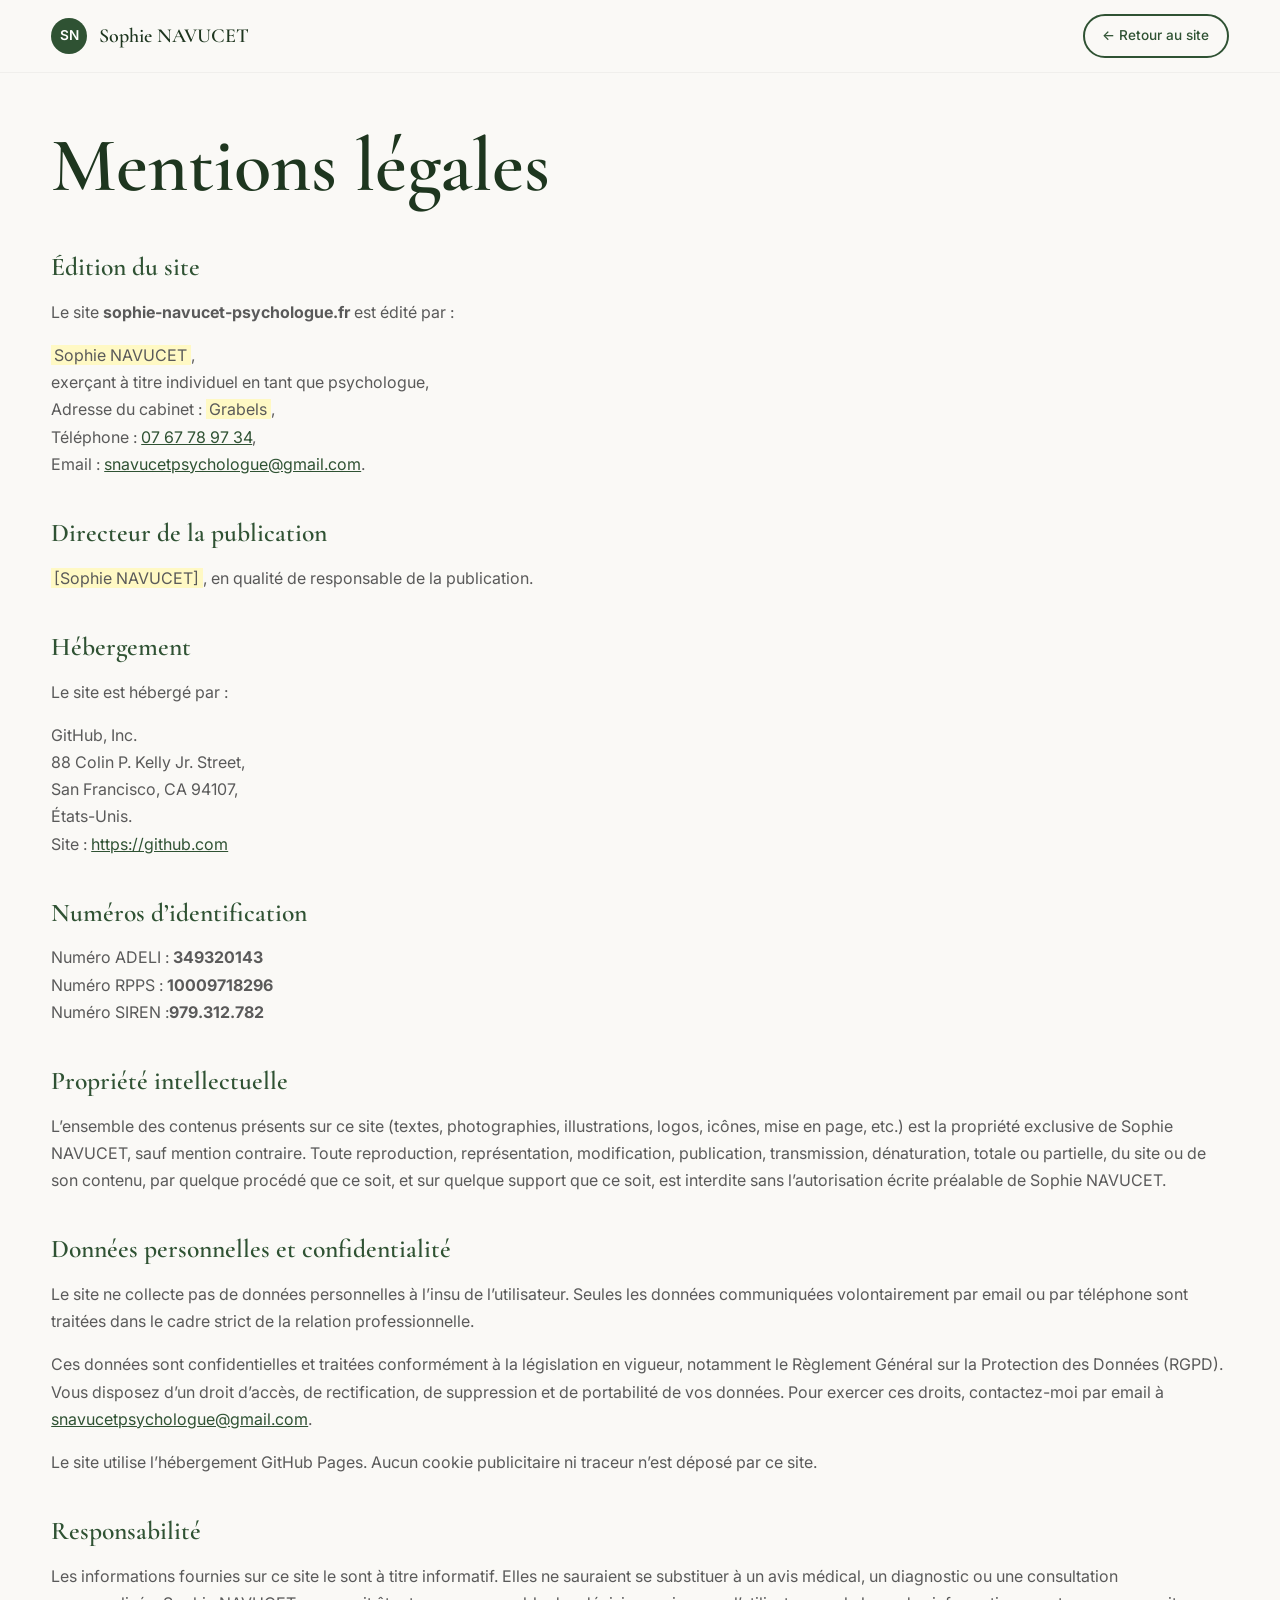
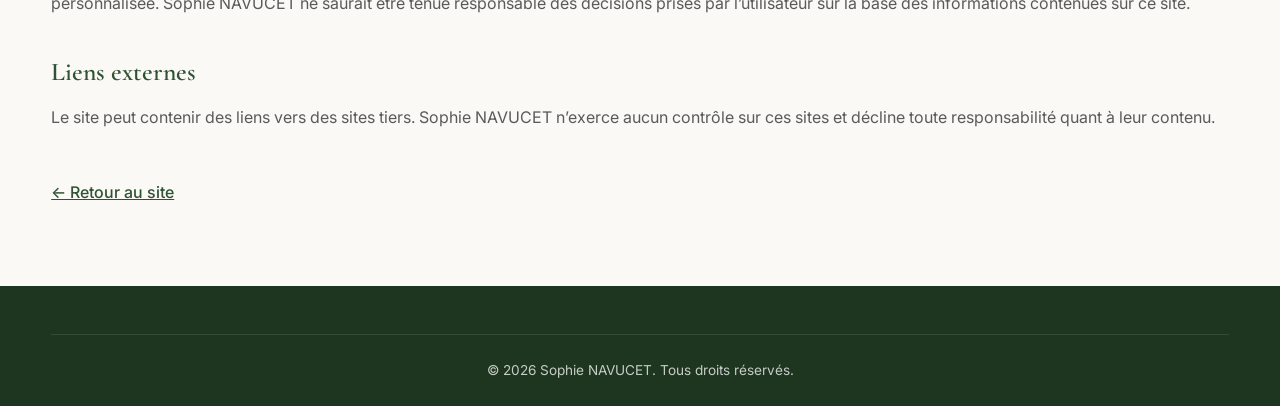
==== commit 8dbe79b7: "update content et menteions légales" ====
--- a/mentions-legales.html
+++ b/mentions-legales.html
@@ -121,8 +121,7 @@
 				<p>
 					Numéro ADELI : <strong>349320143</strong><br />
 					Numéro RPPS : <strong>10009718296</strong><br />
-					Numéro SIRET :
-					<span class="highlight">[À compléter si applicable]</span>
+					Numéro SIREN :<strong>979.312.782</strong><br />
 				</p>
 
 				<h2>Propriété intellectuelle</h2>
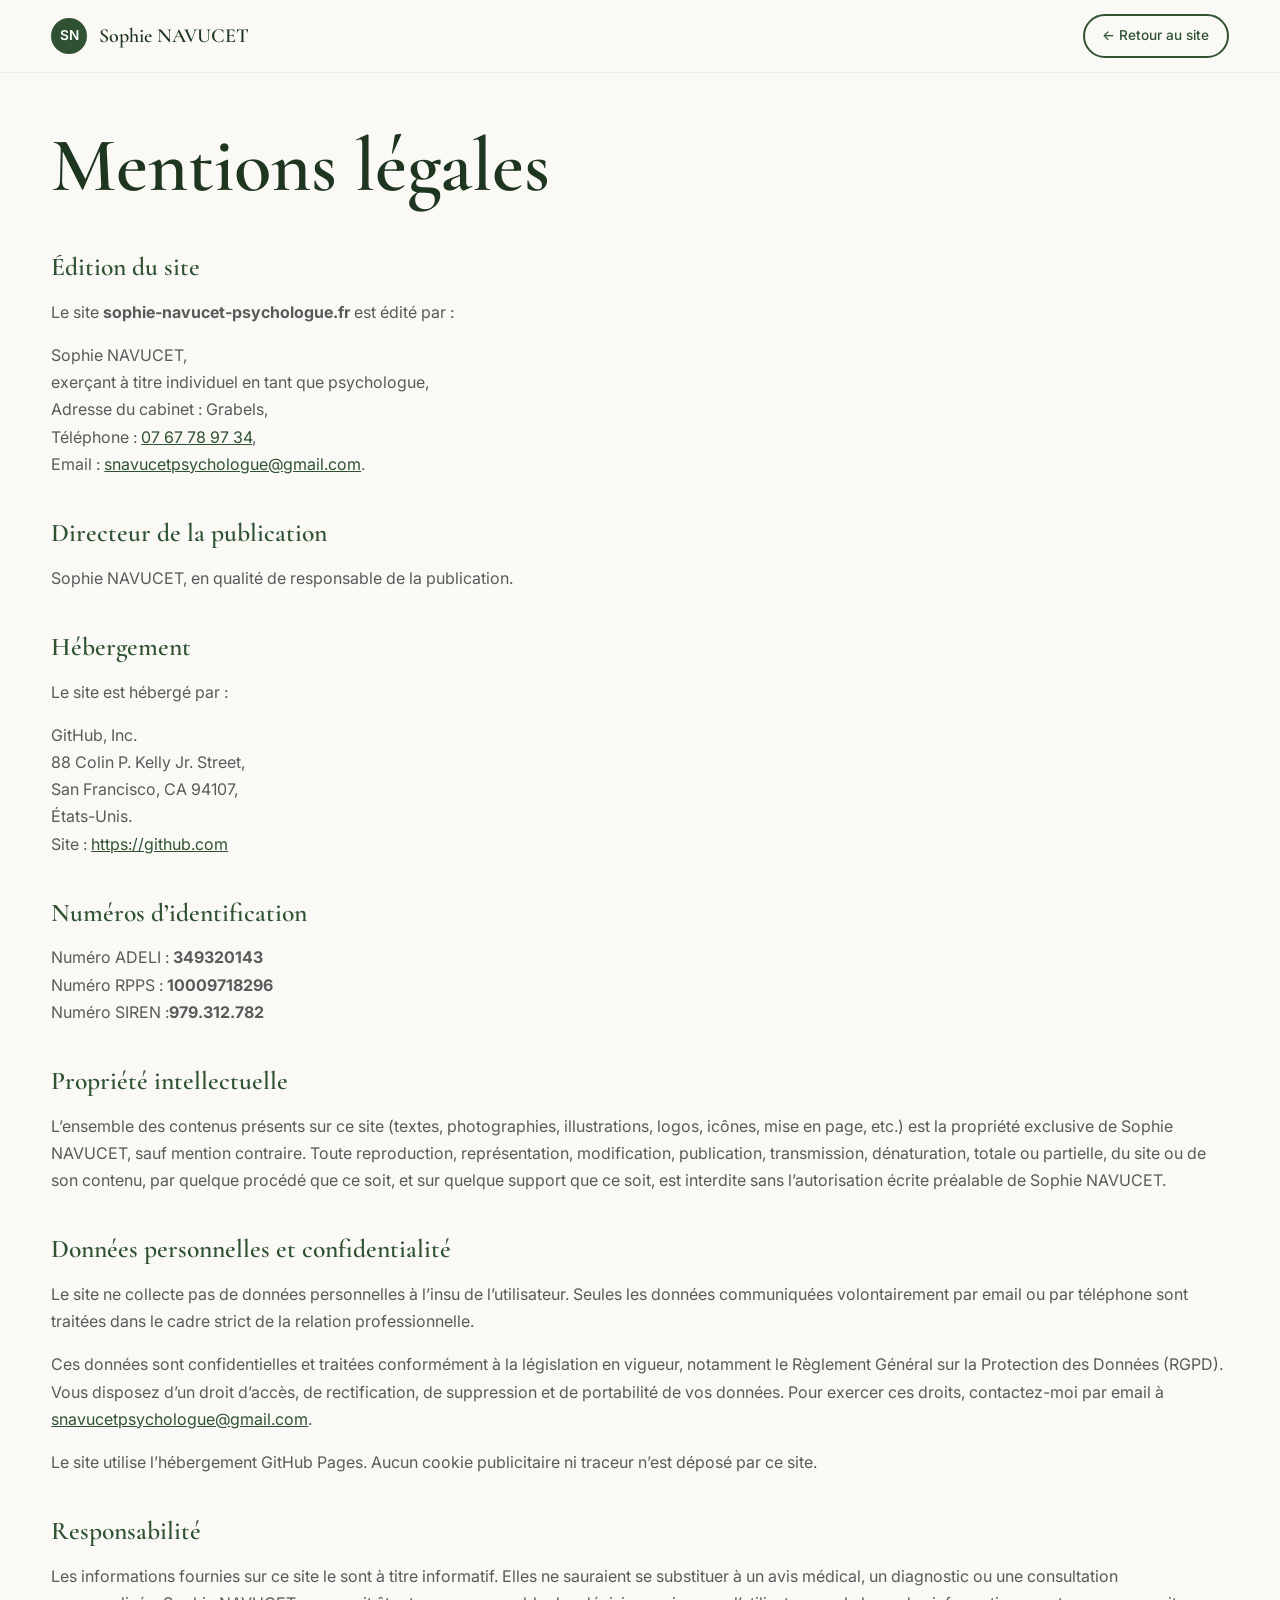
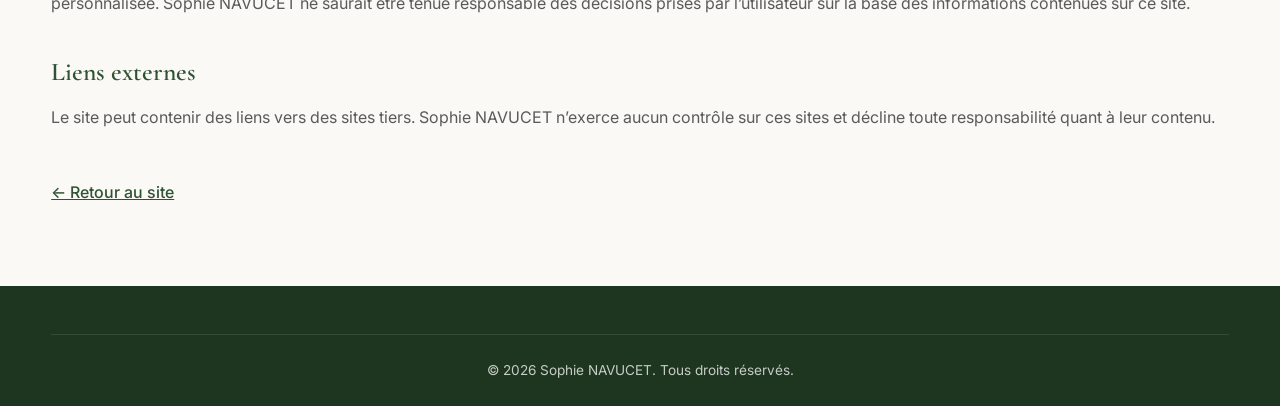
==== commit ad6a2c9b: "Update mentions-legales.html" ====
--- a/mentions-legales.html
+++ b/mentions-legales.html
@@ -83,10 +83,10 @@
 					édité par :
 				</p>
 				<p>
-					<span class="highlight">Sophie NAVUCET</span>,<br />
+					<span>Sophie NAVUCET</span>,<br />
 					exerçant à titre individuel en tant que psychologue,<br />
 					Adresse du cabinet :
-					<span class="highlight">Grabels</span>,<br />
+					<span>Grabels</span>,<br />
 					Téléphone :
 					<a href="tel:+33767789734">07 67 78 97 34</a>,<br />
 					Email :
@@ -97,8 +97,8 @@
 
 				<h2>Directeur de la publication</h2>
 				<p>
-					<span class="highlight">[Sophie NAVUCET]</span>, en qualité
-					de responsable de la publication.
+					<span>Sophie NAVUCET</span>, en qualité de responsable de la
+					publication.
 				</p>
 
 				<h2>Hébergement</h2>
